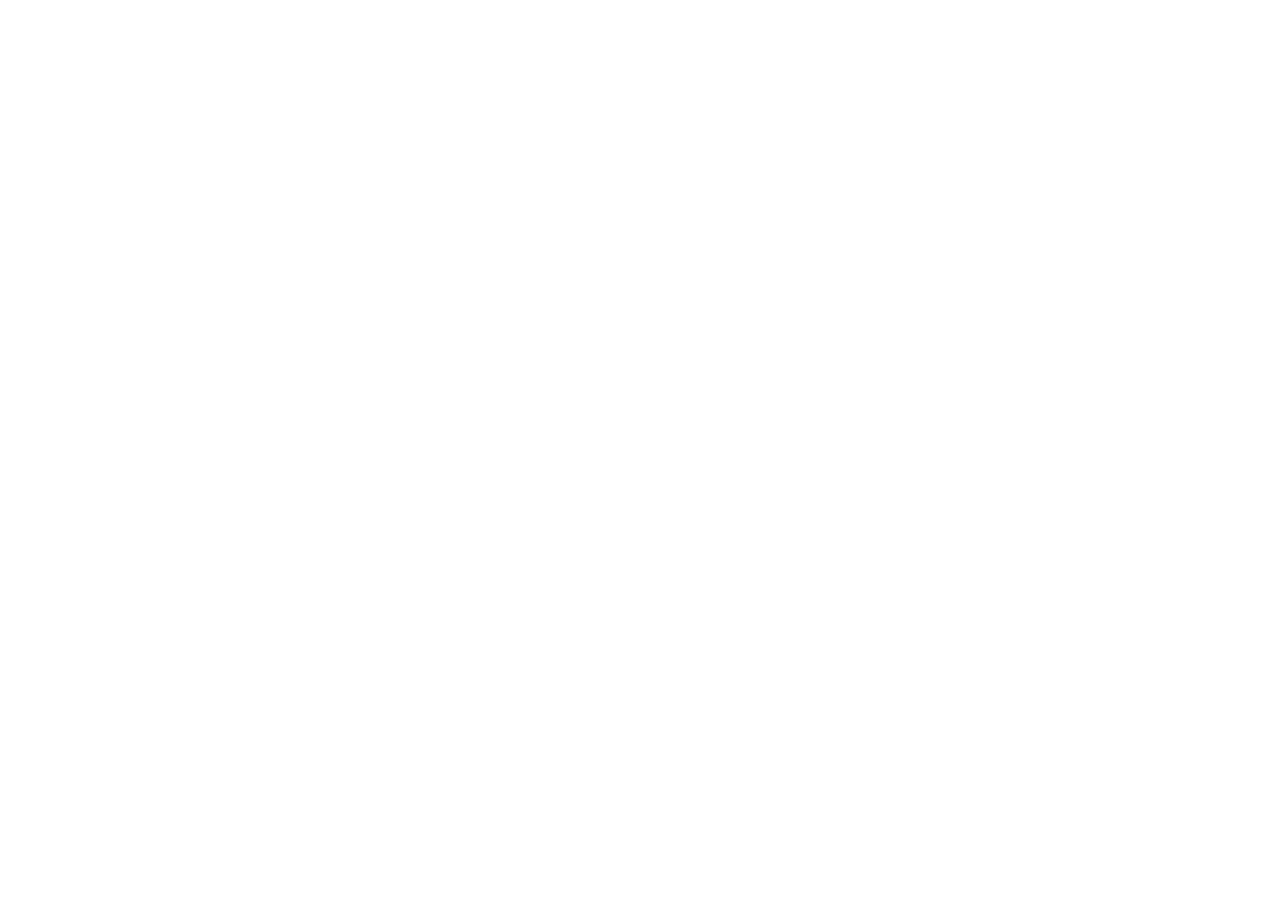
==== index.html @ 7341fd3c "init alchemy bootstrap" ====
<!DOCTYPE html>
<html lang="en">

<head>
    <meta charset="UTF-8">
    <meta name="viewport" content="width=device-width, initial-scale=1.0">
    <meta http-equiv="X-UA-Compatible" content="ie=edge">
    <link rel="stylesheet" href="style.css">
    <title>Document</title>
</head>

<body>

    <script type="module" src="app.js"></script>
</body>

</html>
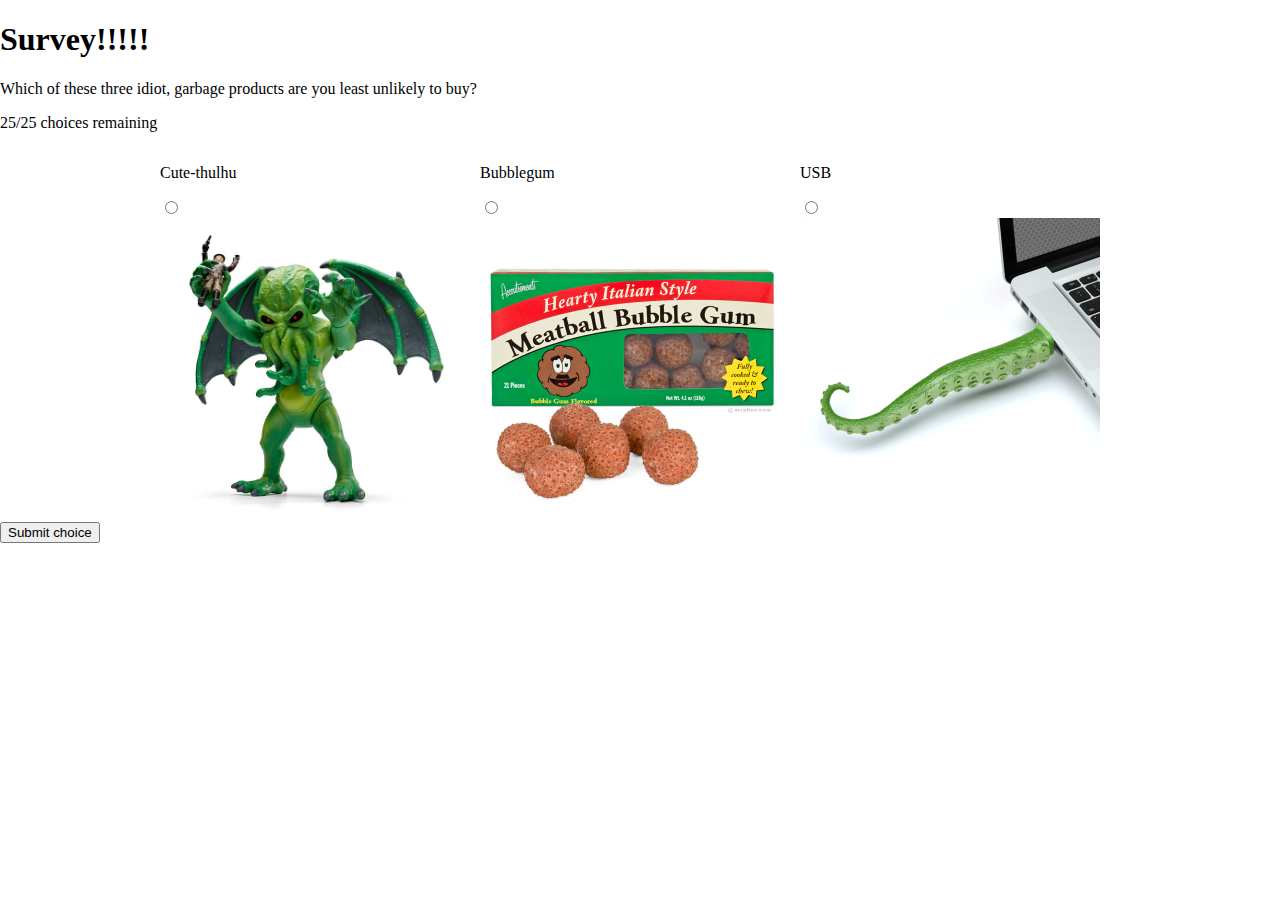
==== commit fd9679c2: "add bones for survey page structure & styling" ====
--- a/index.html
+++ b/index.html
@@ -5,13 +5,41 @@
     <meta charset="UTF-8">
     <meta name="viewport" content="width=device-width, initial-scale=1.0">
     <meta http-equiv="X-UA-Compatible" content="ie=edge">
-    <link rel="stylesheet" href="style.css">
-    <title>Document</title>
+    <link rel="stylesheet" href="./style.css">
+    <title>Survey</title>
 </head>
 
 <body>
-
-    <script type="module" src="app.js"></script>
+    <header>
+        <h1>Survey!!!!!</h1>
+    </header>
+    <main>
+        <p>
+            Which of these three idiot, garbage products are you least unlikely to buy?
+        </p>
+        <p>
+            <span id="choices-remaining">25</span>/25 choices remaining
+        </p>
+        <div id="product-choices">
+            <label>
+                <p>Cute-thulhu</p>
+                <input type="radio" name="product" />
+                <img src="./assets/cthulhu.jpg" />
+            </label>
+            <label>
+                <p>Bubblegum</p>
+                <input type="radio" name="product" />
+                <img src="./assets/bubblegum.jpg" />
+            </label>
+            <label>
+                <p>USB</p>
+                <input type="radio" name="product" />
+                <img src="./assets/usb.gif" />
+            </label>
+        </div>
+        <button id="submit-choice">Submit choice</button>
+    </main>
+    <script type="module" src="./app.js"></script>
 </body>
 
 </html>--- a/style.css
+++ b/style.css
@@ -0,0 +1,20 @@
+* {
+    box-sizing: border-box;
+}
+
+html, body {
+    margin: 0;
+    padding: 0;
+}
+
+#product-choices {
+    width: 75vw;
+    margin: auto;
+    display: grid;
+    grid-template-columns: 1fr 1fr 1fr;
+}
+
+#product-choices img {
+    width: 300px;
+    height: auto;
+}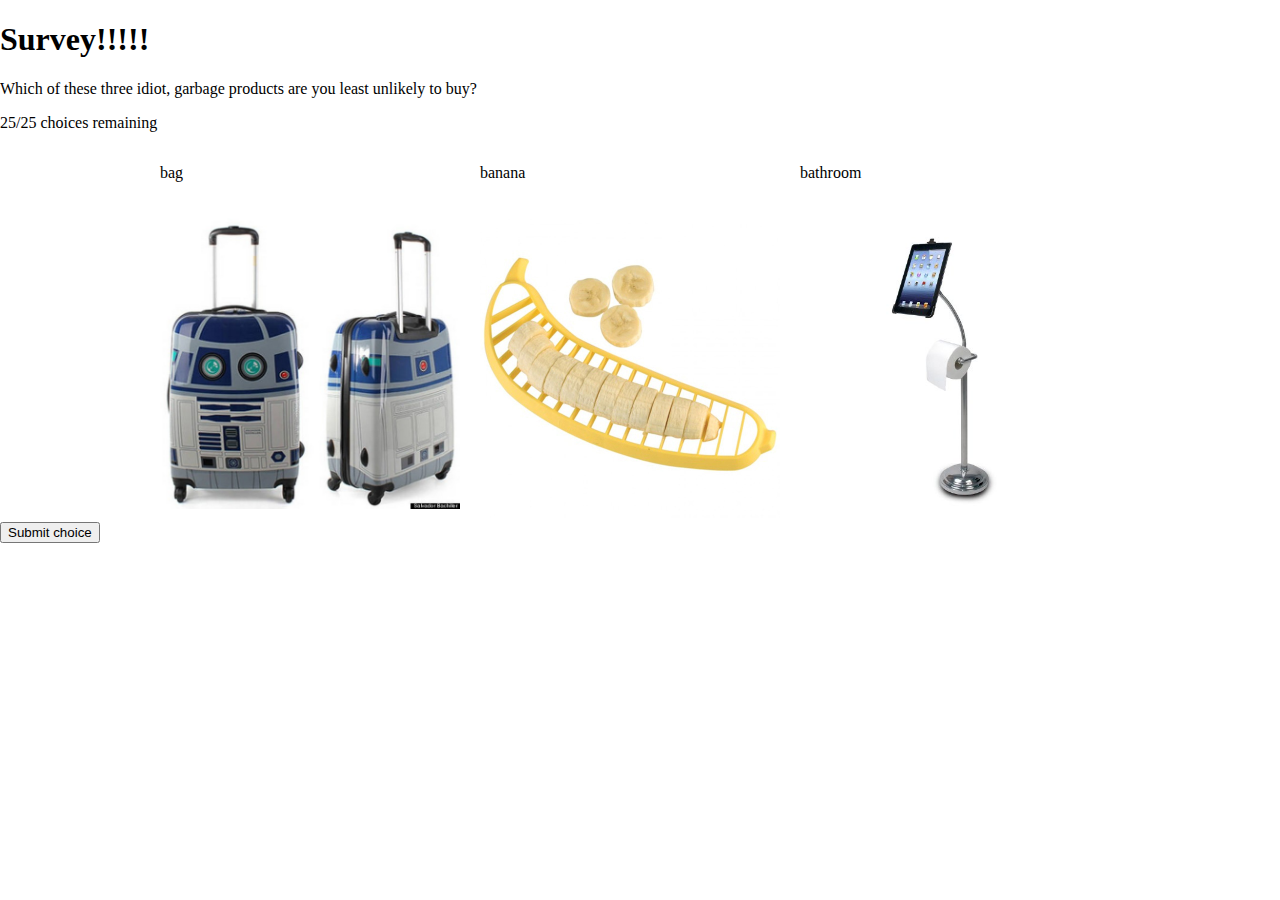
==== commit bebc28ca: "add product-element-generation functions" ====
--- a/index.html
+++ b/index.html
@@ -21,21 +21,7 @@
             <span id="choices-remaining">25</span>/25 choices remaining
         </p>
         <div id="product-choices">
-            <label>
-                <p>Cute-thulhu</p>
-                <input type="radio" name="product" />
-                <img src="./assets/cthulhu.jpg" />
-            </label>
-            <label>
-                <p>Bubblegum</p>
-                <input type="radio" name="product" />
-                <img src="./assets/bubblegum.jpg" />
-            </label>
-            <label>
-                <p>USB</p>
-                <input type="radio" name="product" />
-                <img src="./assets/usb.gif" />
-            </label>
+            <!-- inputs generated in JS -->
         </div>
         <button id="submit-choice">Submit choice</button>
     </main>
--- a/style.css
+++ b/style.css
@@ -1,3 +1,5 @@
+/* boilerplate */
+
 * {
     box-sizing: border-box;
 }
@@ -6,6 +8,8 @@
     margin: 0;
     padding: 0;
 }
+
+/* layout */
 
 #product-choices {
     width: 75vw;
@@ -17,4 +21,14 @@
 #product-choices img {
     width: 300px;
     height: auto;
+}
+
+/* product selection panache */
+
+input[type=radio] {
+    visibility: hidden;
+}
+
+input[type=radio]:checked + img {
+    border: 2px solid red;
 }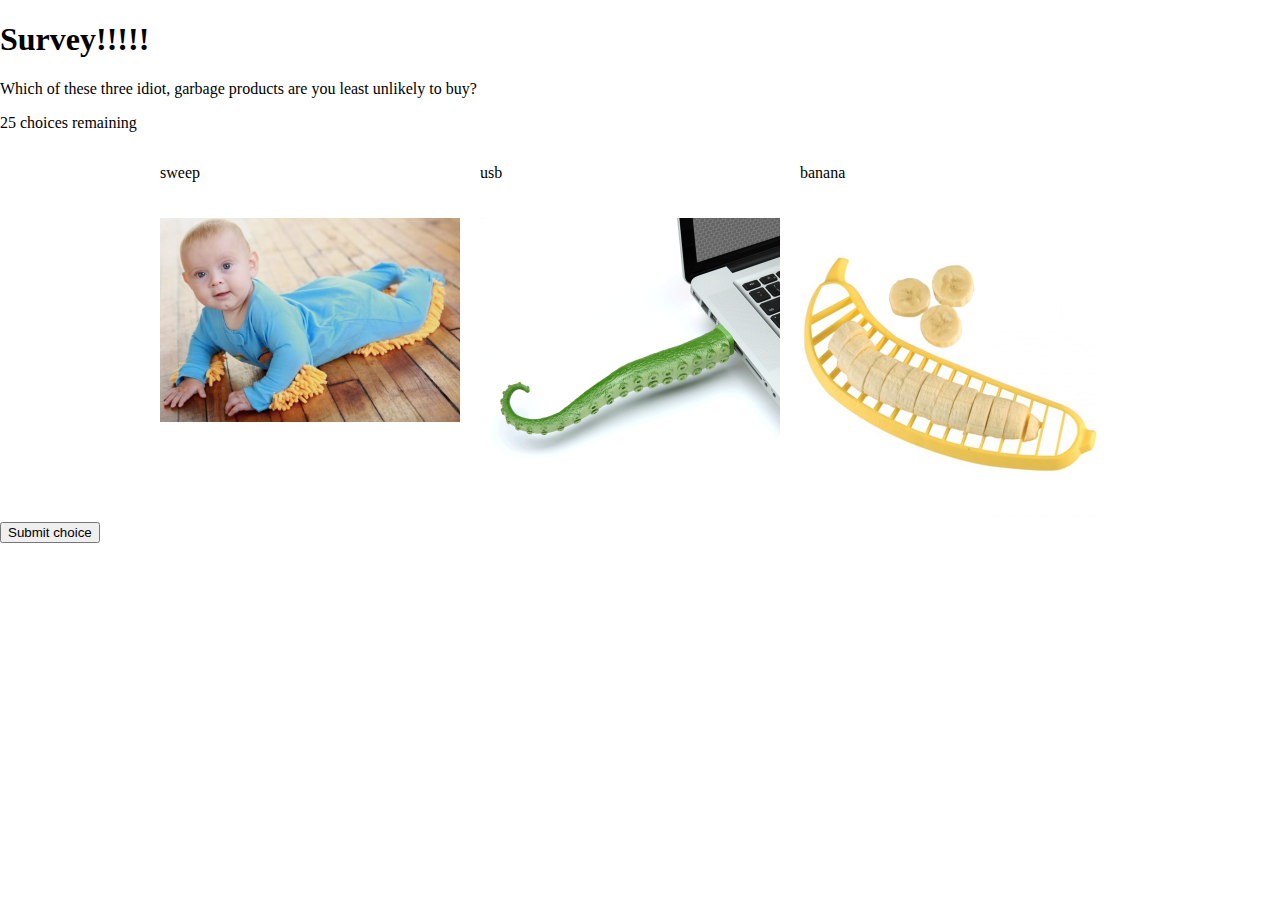
==== commit bc56ca43: "add basic voting functionality" ====
--- a/index.html
+++ b/index.html
@@ -17,8 +17,8 @@
         <p>
             Which of these three idiot, garbage products are you least unlikely to buy?
         </p>
-        <p>
-            <span id="choices-remaining">25</span>/25 choices remaining
+        <p id="choices-remaining">
+            <!-- text generated in JS -->
         </p>
         <div id="product-choices">
             <!-- inputs generated in JS -->
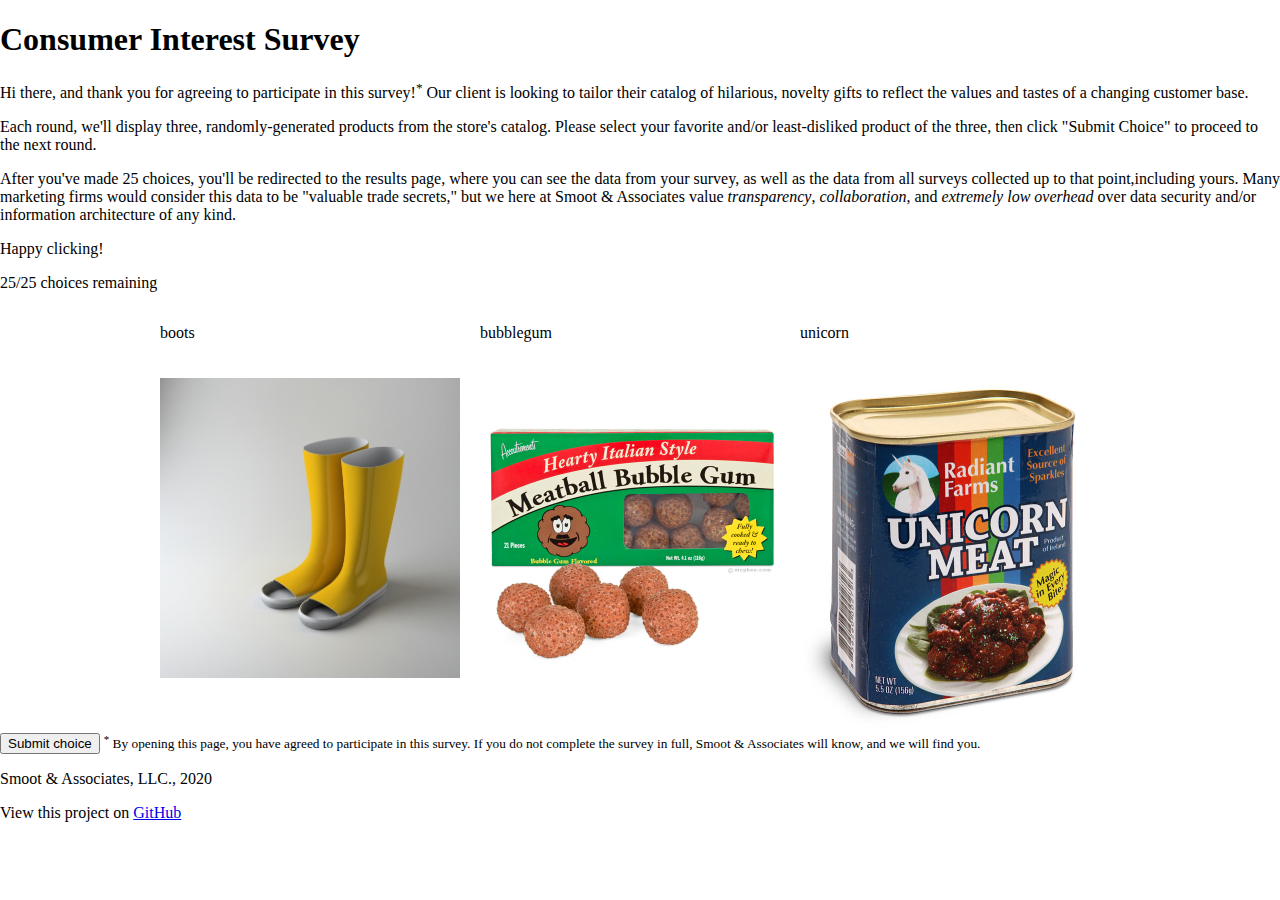
==== commit d7b09493: "clean up page structure to prep for styling" ====
--- a/index.html
+++ b/index.html
@@ -11,11 +11,21 @@
 
 <body>
     <header>
-        <h1>Survey!!!!!</h1>
+        <h1>Consumer Interest Survey</h1>
     </header>
+
     <main>
         <p>
-            Which of these three idiot, garbage products are you least unlikely to buy?
+            Hi there, and thank you for agreeing to participate in this survey!<sup>*</sup> Our client is looking to tailor their catalog of hilarious, novelty gifts to reflect the values and tastes of a changing customer base.
+        </p>
+        <p>
+            Each round, we'll display three, randomly-generated products from the store's catalog. Please select your favorite and/or least-disliked product of the three, then click "Submit Choice" to proceed to the next round.
+        </p>
+        <p>
+            After you've made 25 choices, you'll be redirected to the results page, where you can see the data from your survey, as well as the data from all surveys collected up to that point,including yours. Many marketing firms would consider this data to be "valuable trade secrets," but we here at Smoot & Associates value <em>transparency</em>, <em>collaboration</em>, and <em>extremely low overhead</em> over data security and/or information architecture of any kind.
+        </p>
+        <p>
+            Happy clicking!
         </p>
         <p id="choices-remaining">
             <!-- text generated in JS -->
@@ -24,7 +34,19 @@
             <!-- inputs generated in JS -->
         </div>
         <button id="submit-choice">Submit choice</button>
+        <small>
+            <sup>*</sup> By opening this page, you have agreed to participate in this survey. If you do not complete the survey in full, Smoot & Associates will know, and we will find you.
+        </small>
     </main>
+
+    <footer>
+        <p>
+            Smoot & Associates, LLC., 2020
+        </p>
+        <p>
+            View this project on <a href="https://github.com/smooto/gift-shop-lab">GitHub</a>
+        </p>
+    </footer>
     <script type="module" src="./app.js"></script>
 </body>
 
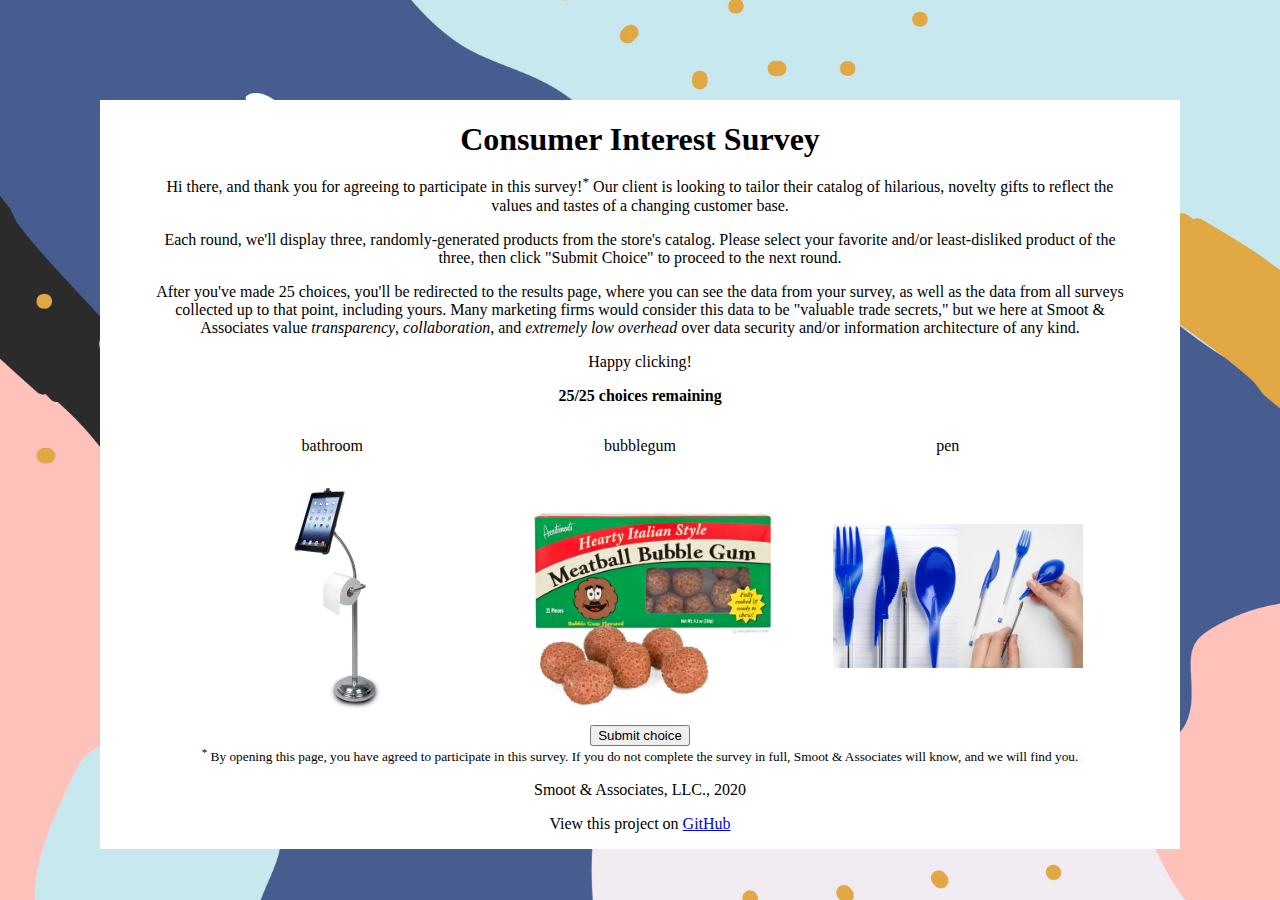
==== commit 83454410: "add basic common styling & refine survey item styling" ====
--- a/index.html
+++ b/index.html
@@ -5,48 +5,63 @@
     <meta charset="UTF-8">
     <meta name="viewport" content="width=device-width, initial-scale=1.0">
     <meta http-equiv="X-UA-Compatible" content="ie=edge">
-    <link rel="stylesheet" href="./style.css">
+    <link rel="stylesheet" href="./styles/common.css"> <!-- core styling -->
+    <link rel="stylesheet" href="./styles/survey.css"> <!-- styles for survey -->
     <title>Survey</title>
 </head>
 
 <body>
-    <header>
-        <h1>Consumer Interest Survey</h1>
-    </header>
 
-    <main>
-        <p>
-            Hi there, and thank you for agreeing to participate in this survey!<sup>*</sup> Our client is looking to tailor their catalog of hilarious, novelty gifts to reflect the values and tastes of a changing customer base.
-        </p>
-        <p>
-            Each round, we'll display three, randomly-generated products from the store's catalog. Please select your favorite and/or least-disliked product of the three, then click "Submit Choice" to proceed to the next round.
-        </p>
-        <p>
-            After you've made 25 choices, you'll be redirected to the results page, where you can see the data from your survey, as well as the data from all surveys collected up to that point,including yours. Many marketing firms would consider this data to be "valuable trade secrets," but we here at Smoot & Associates value <em>transparency</em>, <em>collaboration</em>, and <em>extremely low overhead</em> over data security and/or information architecture of any kind.
-        </p>
-        <p>
-            Happy clicking!
-        </p>
-        <p id="choices-remaining">
-            <!-- text generated in JS -->
-        </p>
-        <div id="product-choices">
-            <!-- inputs generated in JS -->
-        </div>
-        <button id="submit-choice">Submit choice</button>
-        <small>
-            <sup>*</sup> By opening this page, you have agreed to participate in this survey. If you do not complete the survey in full, Smoot & Associates will know, and we will find you.
-        </small>
-    </main>
+    <div class="page-wrapper">
 
-    <footer>
-        <p>
-            Smoot & Associates, LLC., 2020
-        </p>
-        <p>
-            View this project on <a href="https://github.com/smooto/gift-shop-lab">GitHub</a>
-        </p>
-    </footer>
+        <header>
+            <h1>Consumer Interest Survey</h1>
+        </header>
+
+        <main>
+            <section id="intro">
+                <p>
+                    Hi there, and thank you for agreeing to participate in this survey!<sup>*</sup> Our client is looking to tailor their catalog of hilarious, novelty gifts to reflect the values and tastes of a changing customer base.
+                </p>
+                <p>
+                    Each round, we'll display three, randomly-generated products from the store's catalog. Please select your favorite and/or least-disliked product of the three, then click "Submit Choice" to proceed to the next round.
+                </p>
+                <p>
+                    After you've made 25 choices, you'll be redirected to the results page, where you can see the data from your survey, as well as the data from all surveys collected up to that point, including yours. Many marketing firms would consider this data to be "valuable trade secrets," but we here at Smoot & Associates value <em>transparency</em>, <em>collaboration</em>, and <em>extremely low overhead</em> over data security and/or information architecture of any kind.
+                </p>
+                <p>
+                    Happy clicking!
+                </p>
+            </section>
+
+            <section id="survey">
+                <p id="choices-remaining">
+                    <!-- text generated in JS -->
+                </p>
+                <div id="product-choices">
+                    <!-- inputs generated in JS -->
+                </div>
+                <button id="submit-choice">Submit choice</button>
+            </section>
+
+            <section id="footnote">
+                <small>
+                    <sup>*</sup> By opening this page, you have agreed to participate in this survey. If you do not complete the survey in full, Smoot & Associates will know, and we will find you.
+                </small>
+            </section>
+        </main>
+
+        <footer>
+            <p>
+                Smoot & Associates, LLC., 2020
+            </p>
+            <p>
+                View this project on <a href="https://github.com/smooto/gift-shop-lab">GitHub</a>
+            </p>
+        </footer>
+
+    </div>
+
     <script type="module" src="./app.js"></script>
 </body>
 
--- a/styles/common.css
+++ b/styles/common.css
@@ -0,0 +1,46 @@
+/* boilerplate */
+
+* {
+    box-sizing: border-box;
+}
+
+html, body {
+    margin: 0;
+    padding: 0;
+}
+
+/* background */
+
+body {
+    background-image: url('../assets/backgrounds/background.jpg');
+    background-size: cover;
+    background-position: center;
+    height: 100vh;
+    width: 100vw;
+    display: grid;
+    grid-template: 100px 1fr 100px / 100px 1fr 100px;
+}
+
+/* page wrapper */
+
+.page-wrapper {
+    background-color: white;
+    grid-area: 2 / 2;
+    display: grid;
+}
+
+header, main, footer {
+    text-align: center;
+    width: 90%;
+    margin: auto;
+}
+
+/* header */
+
+header h1 {
+    margin-block-end: 0;
+}
+
+/* main */
+
+/* footer */--- a/styles/survey.css
+++ b/styles/survey.css
@@ -0,0 +1,32 @@
+/* sizing & arrangement */
+
+#product-choices {
+    width: 75vw;
+    margin: auto;
+    display: flex;
+    flex-wrap: wrap;
+    justify-content: space-evenly;
+    align-items: center;
+}
+
+#product-choices img {
+    width: 250px;
+    height: 250px;
+    object-fit: contain;
+}
+
+/* product selection panache */
+
+input[type=radio] {
+    visibility: hidden;
+}
+
+input[type=radio]:checked + img {
+    border: 2px solid red;
+}
+
+/* panache for choice counter, to separate from other p elements */
+
+#choices-remaining {
+    font-weight: bold;
+}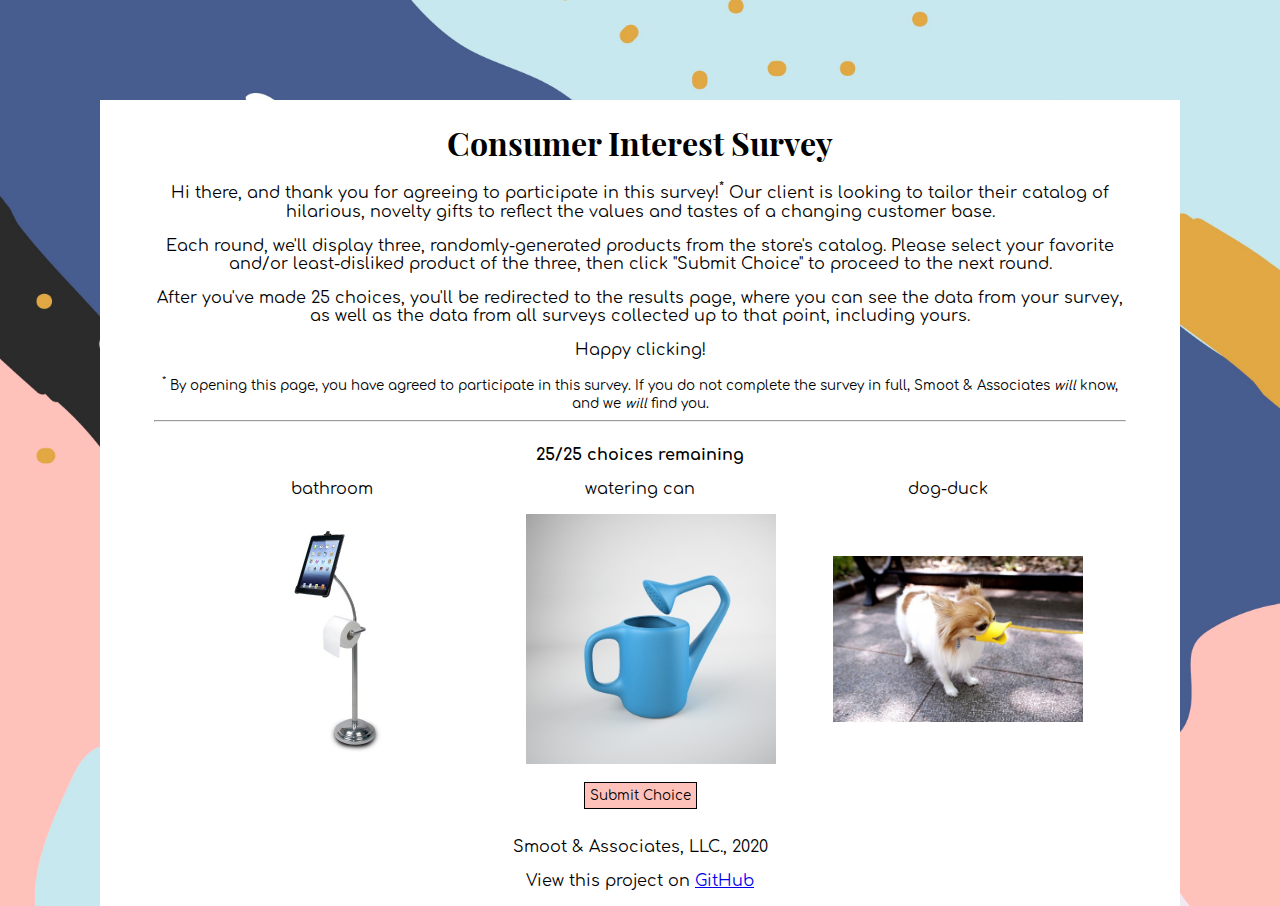
==== commit 2200fa07: "add basic typography" ====
--- a/index.html
+++ b/index.html
@@ -27,12 +27,17 @@
                     Each round, we'll display three, randomly-generated products from the store's catalog. Please select your favorite and/or least-disliked product of the three, then click "Submit Choice" to proceed to the next round.
                 </p>
                 <p>
-                    After you've made 25 choices, you'll be redirected to the results page, where you can see the data from your survey, as well as the data from all surveys collected up to that point, including yours. Many marketing firms would consider this data to be "valuable trade secrets," but we here at Smoot & Associates value <em>transparency</em>, <em>collaboration</em>, and <em>extremely low overhead</em> over data security and/or information architecture of any kind.
+                    After you've made 25 choices, you'll be redirected to the results page, where you can see the data from your survey, as well as the data from all surveys collected up to that point, including yours.
                 </p>
                 <p>
                     Happy clicking!
                 </p>
+                <small>
+                    <sup>*</sup> By opening this page, you have agreed to participate in this survey. If you do not complete the survey in full, Smoot & Associates <em>will</em> know, and we <em>will</em> find you.
+                </small>
             </section>
+
+            <hr />
 
             <section id="survey">
                 <p id="choices-remaining">
@@ -41,14 +46,9 @@
                 <div id="product-choices">
                     <!-- inputs generated in JS -->
                 </div>
-                <button id="submit-choice">Submit choice</button>
+                <button id="submit-choice">Submit Choice</button>
             </section>
-
-            <section id="footnote">
-                <small>
-                    <sup>*</sup> By opening this page, you have agreed to participate in this survey. If you do not complete the survey in full, Smoot & Associates will know, and we will find you.
-                </small>
-            </section>
+            
         </main>
 
         <footer>
--- a/styles/common.css
+++ b/styles/common.css
@@ -1,3 +1,7 @@
+/* imports */
+
+@import './typography.css';
+
 /* boilerplate */
 
 * {
--- a/styles/survey.css
+++ b/styles/survey.css
@@ -28,5 +28,15 @@
 /* panache for choice counter, to separate from other p elements */
 
 #choices-remaining {
+    margin: 1.5em auto 0 auto;
     font-weight: bold;
+}
+
+/* button */
+
+button {
+    background-color: #ffc2bb;
+    border: 1px solid black;
+    padding: 5px;
+    margin: 1em;
 }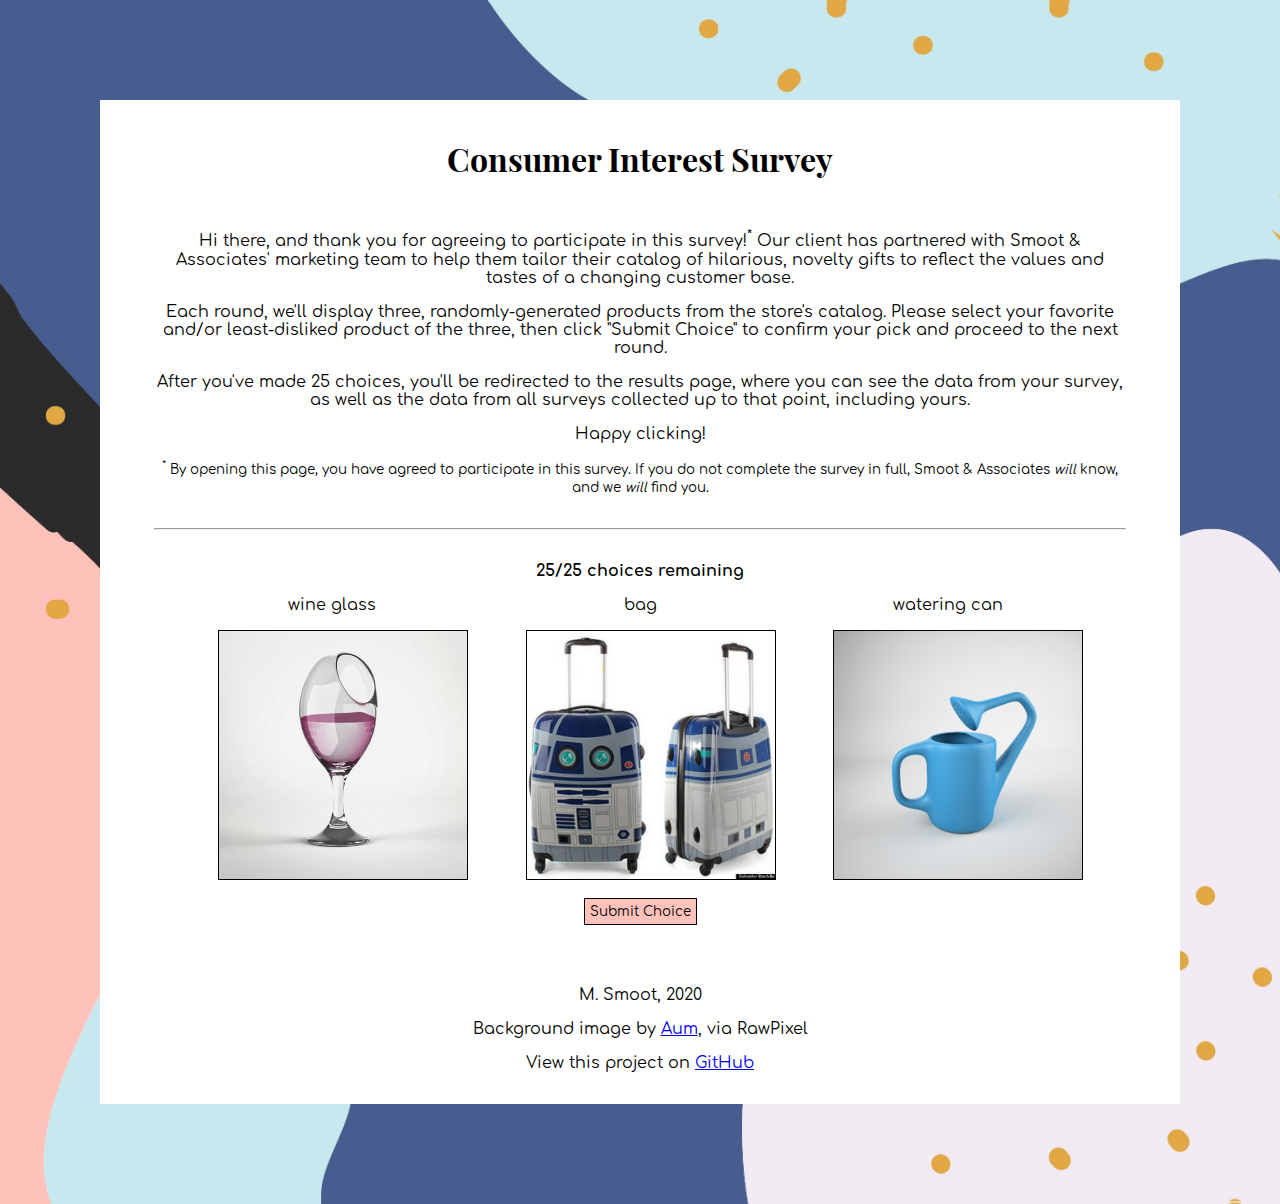
==== commit 61ae19aa: "refine styling and UX for survey and results" ====
--- a/index.html
+++ b/index.html
@@ -21,10 +21,10 @@
         <main>
             <section id="intro">
                 <p>
-                    Hi there, and thank you for agreeing to participate in this survey!<sup>*</sup> Our client is looking to tailor their catalog of hilarious, novelty gifts to reflect the values and tastes of a changing customer base.
+                    Hi there, and thank you for agreeing to participate in this survey!<sup>*</sup> Our client has partnered with Smoot & Associates' marketing team to help them tailor their catalog of hilarious, novelty gifts to reflect the values and tastes of a changing customer base.
                 </p>
                 <p>
-                    Each round, we'll display three, randomly-generated products from the store's catalog. Please select your favorite and/or least-disliked product of the three, then click "Submit Choice" to proceed to the next round.
+                    Each round, we'll display three, randomly-generated products from the store's catalog. Please select your favorite and/or least-disliked product of the three, then click "Submit Choice" to confirm your pick and proceed to the next round.
                 </p>
                 <p>
                     After you've made 25 choices, you'll be redirected to the results page, where you can see the data from your survey, as well as the data from all surveys collected up to that point, including yours.
@@ -48,12 +48,15 @@
                 </div>
                 <button id="submit-choice">Submit Choice</button>
             </section>
-            
+
         </main>
 
         <footer>
             <p>
-                Smoot & Associates, LLC., 2020
+                M. Smoot, 2020
+            </p>
+            <p>
+                Background image by <a href="https://www.rawpixel.com/aum/showcase?sort=curated&mode=shop&page=1">Aum</a>, via RawPixel
             </p>
             <p>
                 View this project on <a href="https://github.com/smooto/gift-shop-lab">GitHub</a>
--- a/styles/common.css
+++ b/styles/common.css
@@ -18,9 +18,8 @@
 body {
     background-image: url('../assets/backgrounds/background.jpg');
     background-size: cover;
-    background-position: center;
-    height: 100vh;
-    width: 100vw;
+    height: 100%;
+    width: 100%;
     display: grid;
     grid-template: 100px 1fr 100px / 100px 1fr 100px;
 }
@@ -36,7 +35,7 @@
 header, main, footer {
     text-align: center;
     width: 90%;
-    margin: auto;
+    margin: 1em auto;
 }
 
 /* header */
@@ -47,4 +46,10 @@
 
 /* main */
 
-/* footer */+/* footer */
+
+/* misc. components */
+
+hr {
+    margin: 2em auto 2em auto;
+}--- a/styles/survey.css
+++ b/styles/survey.css
@@ -12,7 +12,8 @@
 #product-choices img {
     width: 250px;
     height: 250px;
-    object-fit: contain;
+    object-fit: cover;
+    border: 1px solid black;
 }
 
 /* product selection panache */
@@ -22,7 +23,7 @@
 }
 
 input[type=radio]:checked + img {
-    border: 2px solid red;
+    box-shadow: 0 0 10px black;
 }
 
 /* panache for choice counter, to separate from other p elements */
